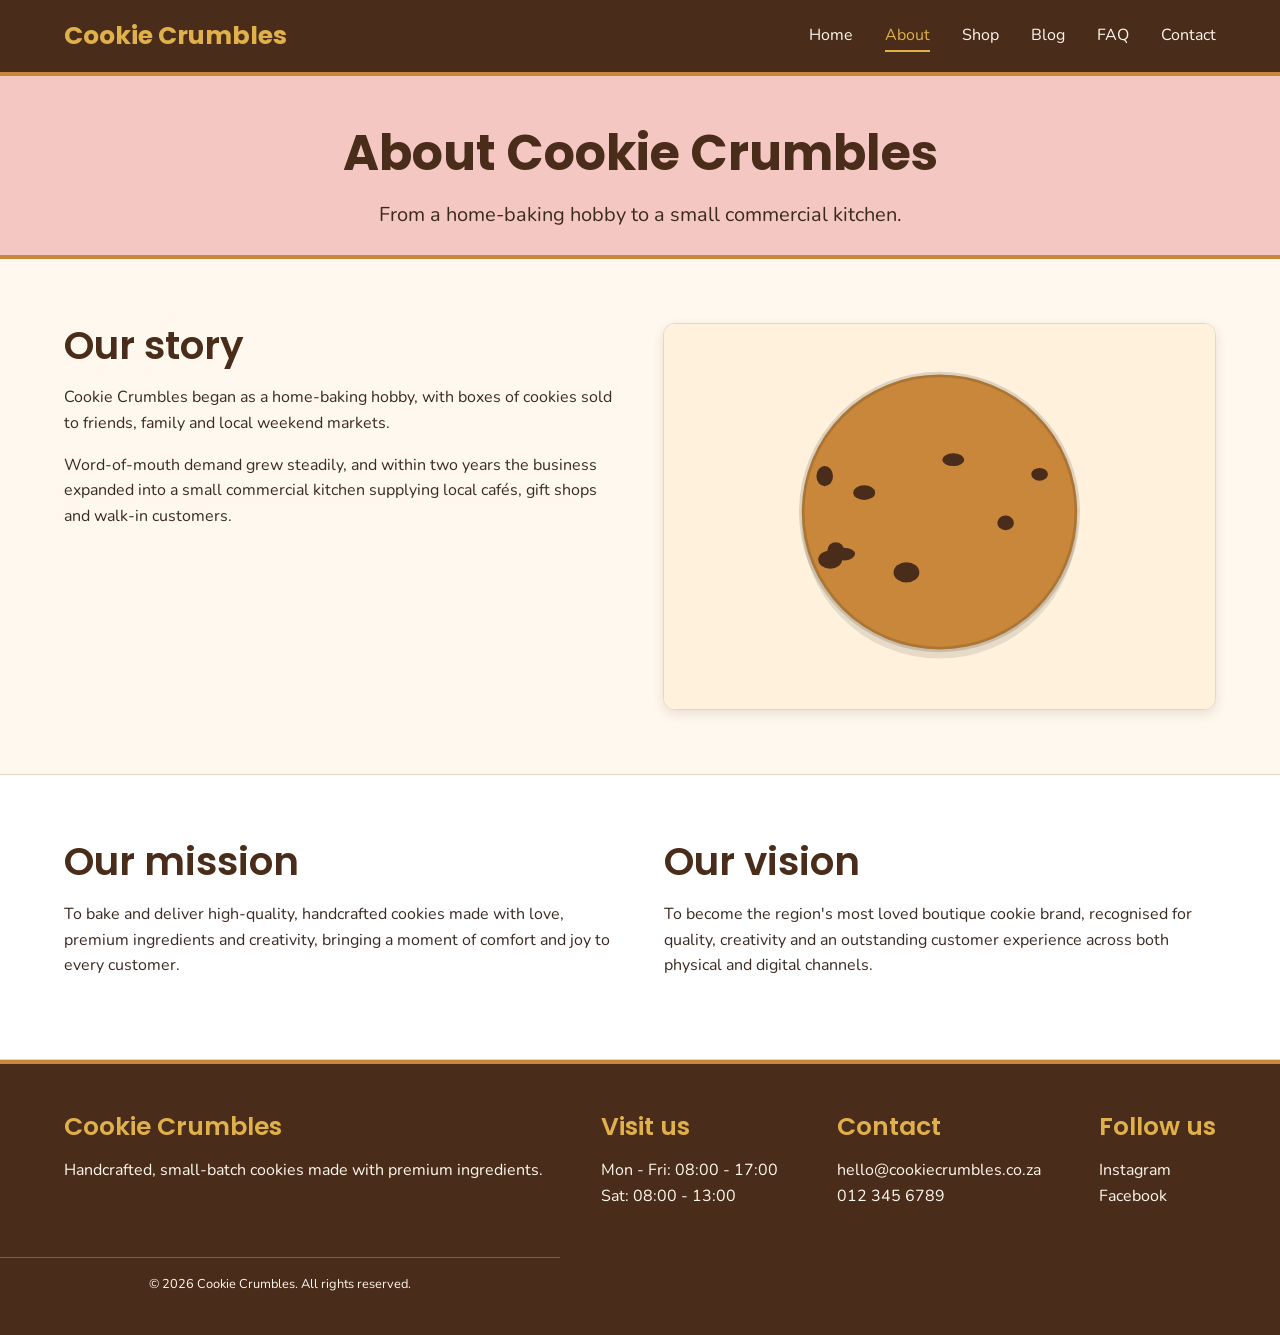
==== about.html @ fc2904f6 "Add Cookie Crumbles website" ====
<!DOCTYPE html>
<html lang="en">
<head>
  <meta charset="UTF-8">
  <meta name="viewport" content="width=device-width, initial-scale=1.0">
  <meta name="description" content="Cookie Crumbles - handcrafted, small-batch cookies.">
  <title>About Us | Cookie Crumbles</title>
  <link rel="stylesheet" href="style.css">
</head>
<body>

  <header>
    <nav class="nav">
      <a href="index.html" class="logo">Cookie Crumbles</a>
      <ul class="nav-links">
        <li><a href="index.html">Home</a></li>
        <li><a href="about.html" class="active">About</a></li>
        <li><a href="shop.html">Shop</a></li>
        <li><a href="blog.html">Blog</a></li>
        <li><a href="faq.html">FAQ</a></li>
        <li><a href="contact.html">Contact</a></li>
      </ul>
    </nav>
  </header>

  <main>
    <section class="page-title">
      <div class="container">
        <h1>About Cookie Crumbles</h1>
        <p class="lead">From a home-baking hobby to a small commercial kitchen.</p>
      </div>
    </section>

    <section class="section">
      <div class="container two-column">
        <div>
          <h2>Our story</h2>
          <p>Cookie Crumbles began as a home-baking hobby, with boxes of cookies sold to friends, family and local weekend markets.</p>
          <p>Word-of-mouth demand grew steadily, and within two years the business expanded into a small commercial kitchen supplying local caf&eacute;s, gift shops and walk-in customers.</p>
        </div>
        <img class="card" src="images/about.svg" alt="Cookie illustration">
      </div>
    </section>

    <section class="section section-alt">
      <div class="container two-column">
        <div>
          <h2>Our mission</h2>
          <p>To bake and deliver high-quality, handcrafted cookies made with love, premium ingredients and creativity, bringing a moment of comfort and joy to every customer.</p>
        </div>
        <div>
          <h2>Our vision</h2>
          <p>To become the region's most loved boutique cookie brand, recognised for quality, creativity and an outstanding customer experience across both physical and digital channels.</p>
        </div>
      </div>
    </section>
  </main>

  <footer>
    <div class="footer-columns">
      <div>
        <h4>Cookie Crumbles</h4>
        <p>Handcrafted, small-batch cookies made with premium ingredients.</p>
      </div>
      <div>
        <h4>Visit us</h4>
        <p>Mon - Fri: 08:00 - 17:00<br>Sat: 08:00 - 13:00</p>
      </div>
      <div>
        <h4>Contact</h4>
        <p>hello@cookiecrumbles.co.za<br>012 345 6789</p>
      </div>
      <div>
        <h4>Follow us</h4>
        <p><a href="https://www.instagram.com" target="_blank" rel="noopener">Instagram</a><br>
        <a href="https://www.facebook.com" target="_blank" rel="noopener">Facebook</a></p>
      </div>
    </div>
    <p class="footer-bottom">&copy; 2026 Cookie Crumbles. All rights reserved.</p>
  </footer>

</body>
</html>
---- style.css ----
/* ==========================================================================
   Cookie Crumbles - style.css
   One stylesheet linked from every page:
   <link rel="stylesheet" href="style.css">
   ========================================================================== */

/* Fonts (from the proposal: Poppins for headings, clean sans-serif for body) */
@import url("https://fonts.googleapis.com/css2?family=Poppins:wght@500;600;700&family=Nunito:wght@400;600&display=swap");


/* ==========================================================================
   1. CSS RESET
   Removes browser default spacing so every browser starts from the same point
   ========================================================================== */
*,
*::before,
*::after {
  box-sizing: border-box;
  margin: 0;
  padding: 0;
}

html {
  -webkit-text-size-adjust: 100%;
  scroll-behavior: smooth;
}

body {
  min-height: 100vh;
  line-height: 1.6;
  -webkit-font-smoothing: antialiased;
}

img,
picture,
video {
  display: block;
  max-width: 100%;
  height: auto;
}

ul,
ol {
  list-style: none;
}

a {
  color: inherit;
  text-decoration: none;
}

button,
input,
select,
textarea {
  font: inherit;
  color: inherit;
}

button {
  cursor: pointer;
  border: none;
  background: none;
}

table {
  border-collapse: collapse;
}


/* ==========================================================================
   2. DESIGN TOKENS (CSS variables)
   Change a value here and it updates across the whole website
   ========================================================================== */
:root {
  /* Colour palette */
  --color-chocolate: #4a2c1a;   /* primary - headings, header, footer */
  --color-caramel:   #c8873a;   /* primary - links, borders, highlights */
  --color-cream:     #fff8ee;   /* page background */
  --color-blush:     #f4c7c3;   /* accent */
  --color-gold:      #e0b04b;   /* accent - buttons */
  --color-white:     #ffffff;
  --color-text:      #3a2a20;   /* body text */
  --color-border:    #e8d5bd;

  /* Font families */
  --font-heading: "Poppins", "Quicksand", Arial, sans-serif;
  --font-body:    "Nunito", Arial, sans-serif;

  /* Typography scale: base 16px x ratio 1.25 (Major Third) */
  --text-sm:  0.8rem;     /* 12.8px - small print */
  --text-base: 1rem;      /* 16px   - body */
  --text-md:  1.25rem;    /* 20px   - lead text, h5 */
  --text-lg:  1.563rem;   /* 25px   - h4 */
  --text-xl:  1.953rem;   /* 31px   - h3 */
  --text-2xl: 2.441rem;   /* 39px   - h2 */
  --text-3xl: 3.052rem;   /* 49px   - h1 */

  /* Spacing scale (multiples of 8px) */
  --space-1: 0.5rem;
  --space-2: 1rem;
  --space-3: 1.5rem;
  --space-4: 2rem;
  --space-5: 3rem;
  --space-6: 4rem;

  /* Other */
  --radius: 12px;
  --shadow: 0 4px 12px rgba(74, 44, 26, 0.12);
  --container: 1200px;
}


/* ==========================================================================
   3. DEFAULT STYLES FOR THE WHOLE WEBSITE
   ========================================================================== */
body {
  font-family: var(--font-body);
  font-size: var(--text-base);
  color: var(--color-text);
  background-color: var(--color-cream);
}

a:hover {
  color: var(--color-caramel);
}

/* Visible keyboard focus for accessibility */
a:focus-visible,
button:focus-visible,
input:focus-visible,
textarea:focus-visible {
  outline: 3px solid var(--color-gold);
  outline-offset: 2px;
}


/* ==========================================================================
   4. TYPOGRAPHY
   Headings step up the scale; line-height gets tighter as text gets larger
   ========================================================================== */
h1, h2, h3, h4, h5 {
  font-family: var(--font-heading);
  font-weight: 600;
  color: var(--color-chocolate);
  line-height: 1.2;
  margin-bottom: var(--space-2);
}

h1 { font-size: var(--text-3xl); font-weight: 700; }
h2 { font-size: var(--text-2xl); }
h3 { font-size: var(--text-xl); }
h4 { font-size: var(--text-lg); }
h5 { font-size: var(--text-md); }

p {
  margin-bottom: var(--space-2);
  max-width: 70ch;               /* keeps lines comfortable to read */
}

.lead {
  font-size: var(--text-md);
}

small,
.small-print {
  font-size: var(--text-sm);
}


/* ==========================================================================
   5. REUSABLE COMPONENTS
   ========================================================================== */
.container {
  width: 100%;
  max-width: var(--container);
  margin: 0 auto;
  padding: 0 var(--space-3);
}

.section {
  padding: var(--space-6) 0;
}

.section-alt {
  background-color: var(--color-white);
  border-top: 1px solid var(--color-border);
  border-bottom: 1px solid var(--color-border);
}

/* Buttons */
.btn {
  display: inline-block;
  padding: 0.75rem 1.75rem;
  font-family: var(--font-heading);
  font-weight: 600;
  color: var(--color-chocolate);
  background-color: var(--color-gold);
  border: 2px solid var(--color-gold);
  border-radius: 50px;
  transition: background-color 0.2s, color 0.2s;
}

.btn:hover {
  color: var(--color-white);
  background-color: var(--color-chocolate);
  border-color: var(--color-chocolate);
}

.btn-outline {
  background-color: transparent;
  border-color: var(--color-chocolate);
}

/* Cards (products, testimonials, blog posts) */
.card {
  background-color: var(--color-white);
  border: 1px solid var(--color-border);
  border-radius: var(--radius);
  box-shadow: var(--shadow);
  overflow: hidden;
}

.card-body {
  padding: var(--space-3);
}

.card .price {
  font-family: var(--font-heading);
  font-weight: 600;
  color: var(--color-caramel);
}

/* Forms (contact page, newsletter) */
label {
  display: block;
  margin-bottom: var(--space-1);
  font-weight: 600;
}

input,
select,
textarea {
  width: 100%;
  padding: 0.75rem 1rem;
  margin-bottom: var(--space-2);
  background-color: var(--color-white);
  border: 1px solid var(--color-border);
  border-radius: 8px;
}

input:focus,
textarea:focus {
  border-color: var(--color-caramel);
}

/* Tables (e.g. price lists) */
th,
td {
  padding: 0.75rem 1rem;
  text-align: left;
  border-bottom: 1px solid var(--color-border);
}

th {
  color: var(--color-white);
  background-color: var(--color-chocolate);
}


/* ==========================================================================
   6. DESKTOP LAYOUT (screens 992px and wider)
   Uses flexbox (display, flex-direction, justify-content, align-items)
   and grid for the product cards.
   ========================================================================== */
@media (min-width: 992px) {

  /* ----- Header + navigation: logo on the left, links on the right ----- */
  header {
    background-color: var(--color-chocolate);
    color: var(--color-cream);
    border-bottom: 4px solid var(--color-caramel);
    position: sticky;
    top: 0;
    z-index: 100;
  }

  .nav {
    display: flex;
    flex-direction: row;
    justify-content: space-between;
    align-items: center;
    padding: var(--space-2) var(--space-3);
    max-width: var(--container);
    margin: 0 auto;
  }

  .logo {
    font-family: var(--font-heading);
    font-size: var(--text-lg);
    font-weight: 700;
    color: var(--color-gold);
  }

  .nav-links {
    display: flex;
    flex-direction: row;
    justify-content: flex-end;
    align-items: center;
    gap: var(--space-4);
  }

  .nav-links a {
    padding-bottom: 4px;
    border-bottom: 2px solid transparent;
  }

  .nav-links a:hover,
  .nav-links a.active {
    color: var(--color-gold);
    border-bottom-color: var(--color-gold);
  }

  /* ----- Hero banner: text on the left, image on the right ----- */
  .hero {
    display: flex;
    flex-direction: row;
    justify-content: space-between;
    align-items: center;
    gap: var(--space-5);
    padding: var(--space-6) var(--space-3);
    max-width: var(--container);
    margin: 0 auto;
  }

  .hero-text {
    flex: 1;
  }

  .hero-image {
    flex: 1;
    border-radius: var(--radius);
    border: 6px solid var(--color-blush);
  }

  /* ----- Product / blog / testimonial cards: 3 columns ----- */
  .card-grid {
    display: grid;
    grid-template-columns: repeat(3, 1fr);
    gap: var(--space-4);
  }

  /* ----- Two-column content (About, Contact) ----- */
  .two-column {
    display: flex;
    flex-direction: row;
    justify-content: space-between;
    align-items: flex-start;
    gap: var(--space-5);
  }

  .two-column > * {
    flex: 1;
  }

  /* ----- Footer: columns spread evenly across the width ----- */
  footer {
    color: var(--color-cream);
    background-color: var(--color-chocolate);
    border-top: 4px solid var(--color-caramel);
    padding: var(--space-5) 0 var(--space-3);
  }

  .footer-columns {
    display: flex;
    flex-direction: row;
    justify-content: space-between;
    align-items: flex-start;
    gap: var(--space-4);
    max-width: var(--container);
    margin: 0 auto;
    padding: 0 var(--space-3);
  }

  footer h4 {
    color: var(--color-gold);
  }

  .footer-bottom {
    margin-top: var(--space-4);
    padding-top: var(--space-2);
    text-align: center;
    font-size: var(--text-sm);
    border-top: 1px solid rgba(255, 248, 238, 0.25);
  }
}


/* ==========================================================================
   7. EXTRA PAGE STYLES (images, FAQ, page headings, testimonials)
   ========================================================================== */
.card img {
  width: 100%;
  height: 220px;
  object-fit: cover;
  border-bottom: 1px solid var(--color-border);
}

.hero-image {
  object-fit: cover;
}

.page-title {
  padding: var(--space-5) 0 var(--space-3);
  text-align: center;
  background-color: var(--color-blush);
  border-bottom: 4px solid var(--color-caramel);
}

.page-title p {
  margin: 0 auto;
}

.section > .container > h2 {
  margin-bottom: var(--space-4);
}

.faq-item {
  margin-bottom: var(--space-2);
  padding: var(--space-2) var(--space-3);
  background-color: var(--color-white);
  border: 1px solid var(--color-border);
  border-left: 4px solid var(--color-caramel);
  border-radius: 8px;
}

.faq-item summary {
  font-family: var(--font-heading);
  font-weight: 600;
  color: var(--color-chocolate);
  cursor: pointer;
}

.faq-item p {
  margin-top: var(--space-1);
  margin-bottom: 0;
}

.testimonial {
  font-style: italic;
  border-left: 4px solid var(--color-gold);
}

.testimonial cite {
  display: block;
  margin-top: var(--space-1);
  font-style: normal;
  font-weight: 600;
  color: var(--color-caramel);
}

.contact-details li {
  margin-bottom: var(--space-1);
}

.newsletter {
  text-align: center;
}

.newsletter p {
  margin-left: auto;
  margin-right: auto;
}

.newsletter form {
  display: flex;
  justify-content: center;
  align-items: center;
  gap: var(--space-2);
}

.newsletter input {
  width: 320px;
  margin-bottom: 0;
}

.visually-hidden {
  position: absolute;
  width: 1px;
  height: 1px;
  overflow: hidden;
  clip: rect(0 0 0 0);
}
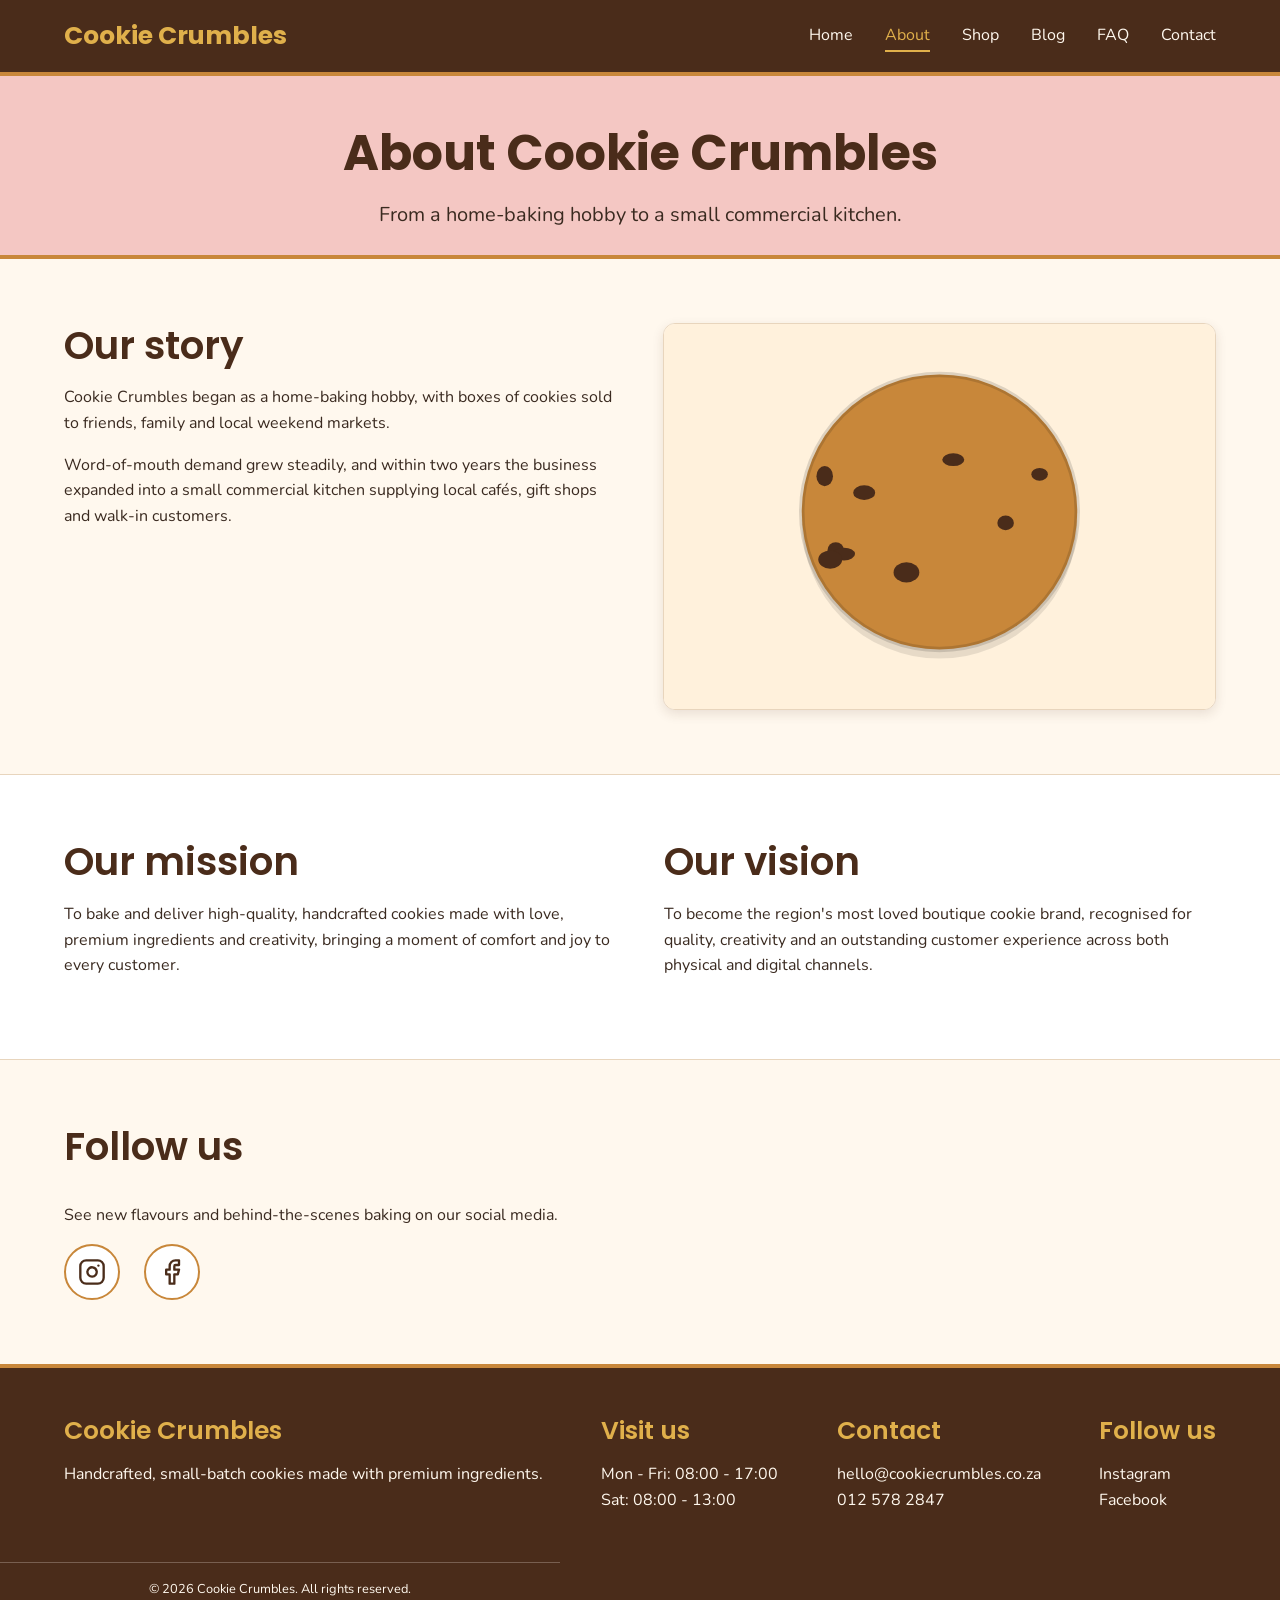
==== commit a6e2a252: "Update buttons, testimonials, social icons, phone and address" ====
--- a/about.html
+++ b/about.html
@@ -54,6 +54,21 @@
         </div>
       </div>
     </section>
+
+    <section class="section">
+      <div class="container">
+        <h2>Follow us</h2>
+        <p>See new flavours and behind-the-scenes baking on our social media.</p>
+        <div class="social-links">
+          <a href="https://www.instagram.com" target="_blank" rel="noopener" aria-label="Cookie Crumbles on Instagram">
+            <svg xmlns="http://www.w3.org/2000/svg" width="28" height="28" viewBox="0 0 24 24" fill="none" stroke="currentColor" stroke-width="2" stroke-linecap="round" stroke-linejoin="round" aria-hidden="true"><rect x="2" y="2" width="20" height="20" rx="5" ry="5"></rect><path d="M16 11.37A4 4 0 1 1 12.63 8 4 4 0 0 1 16 11.37z"></path><line x1="17.5" y1="6.5" x2="17.51" y2="6.5"></line></svg>
+          </a>
+          <a href="https://www.facebook.com" target="_blank" rel="noopener" aria-label="Cookie Crumbles on Facebook">
+            <svg xmlns="http://www.w3.org/2000/svg" width="28" height="28" viewBox="0 0 24 24" fill="none" stroke="currentColor" stroke-width="2" stroke-linecap="round" stroke-linejoin="round" aria-hidden="true"><path d="M18 2h-3a5 5 0 0 0-5 5v3H7v4h3v8h4v-8h3l1-4h-4V7a1 1 0 0 1 1-1h3z"></path></svg>
+          </a>
+        </div>
+      </div>
+    </section>
   </main>
 
   <footer>
@@ -68,7 +83,7 @@
       </div>
       <div>
         <h4>Contact</h4>
-        <p>hello@cookiecrumbles.co.za<br>012 345 6789</p>
+        <p>hello@cookiecrumbles.co.za<br>012 578 2847</p>
       </div>
       <div>
         <h4>Follow us</h4>
--- a/style.css
+++ b/style.css
@@ -491,3 +491,46 @@
   overflow: hidden;
   clip: rect(0 0 0 0);
 }
+
+
+/* ==========================================================================
+   8. BUTTON GROUP + SOCIAL ICONS
+   ========================================================================== */
+/* Two hero buttons: same size, with a gap between them */
+.hero-buttons {
+  display: flex;
+  flex-direction: row;
+  align-items: center;
+  gap: var(--space-2);
+  margin-top: var(--space-3);
+}
+
+.hero-buttons .btn {
+  width: 190px;
+  text-align: center;
+}
+
+/* Social icons */
+.social-links {
+  display: flex;
+  flex-direction: row;
+  gap: var(--space-3);
+}
+
+.social-links a {
+  display: flex;
+  justify-content: center;
+  align-items: center;
+  width: 56px;
+  height: 56px;
+  color: var(--color-chocolate);
+  background-color: var(--color-white);
+  border: 2px solid var(--color-caramel);
+  border-radius: 50%;
+  transition: background-color 0.2s, color 0.2s;
+}
+
+.social-links a:hover {
+  color: var(--color-white);
+  background-color: var(--color-chocolate);
+}
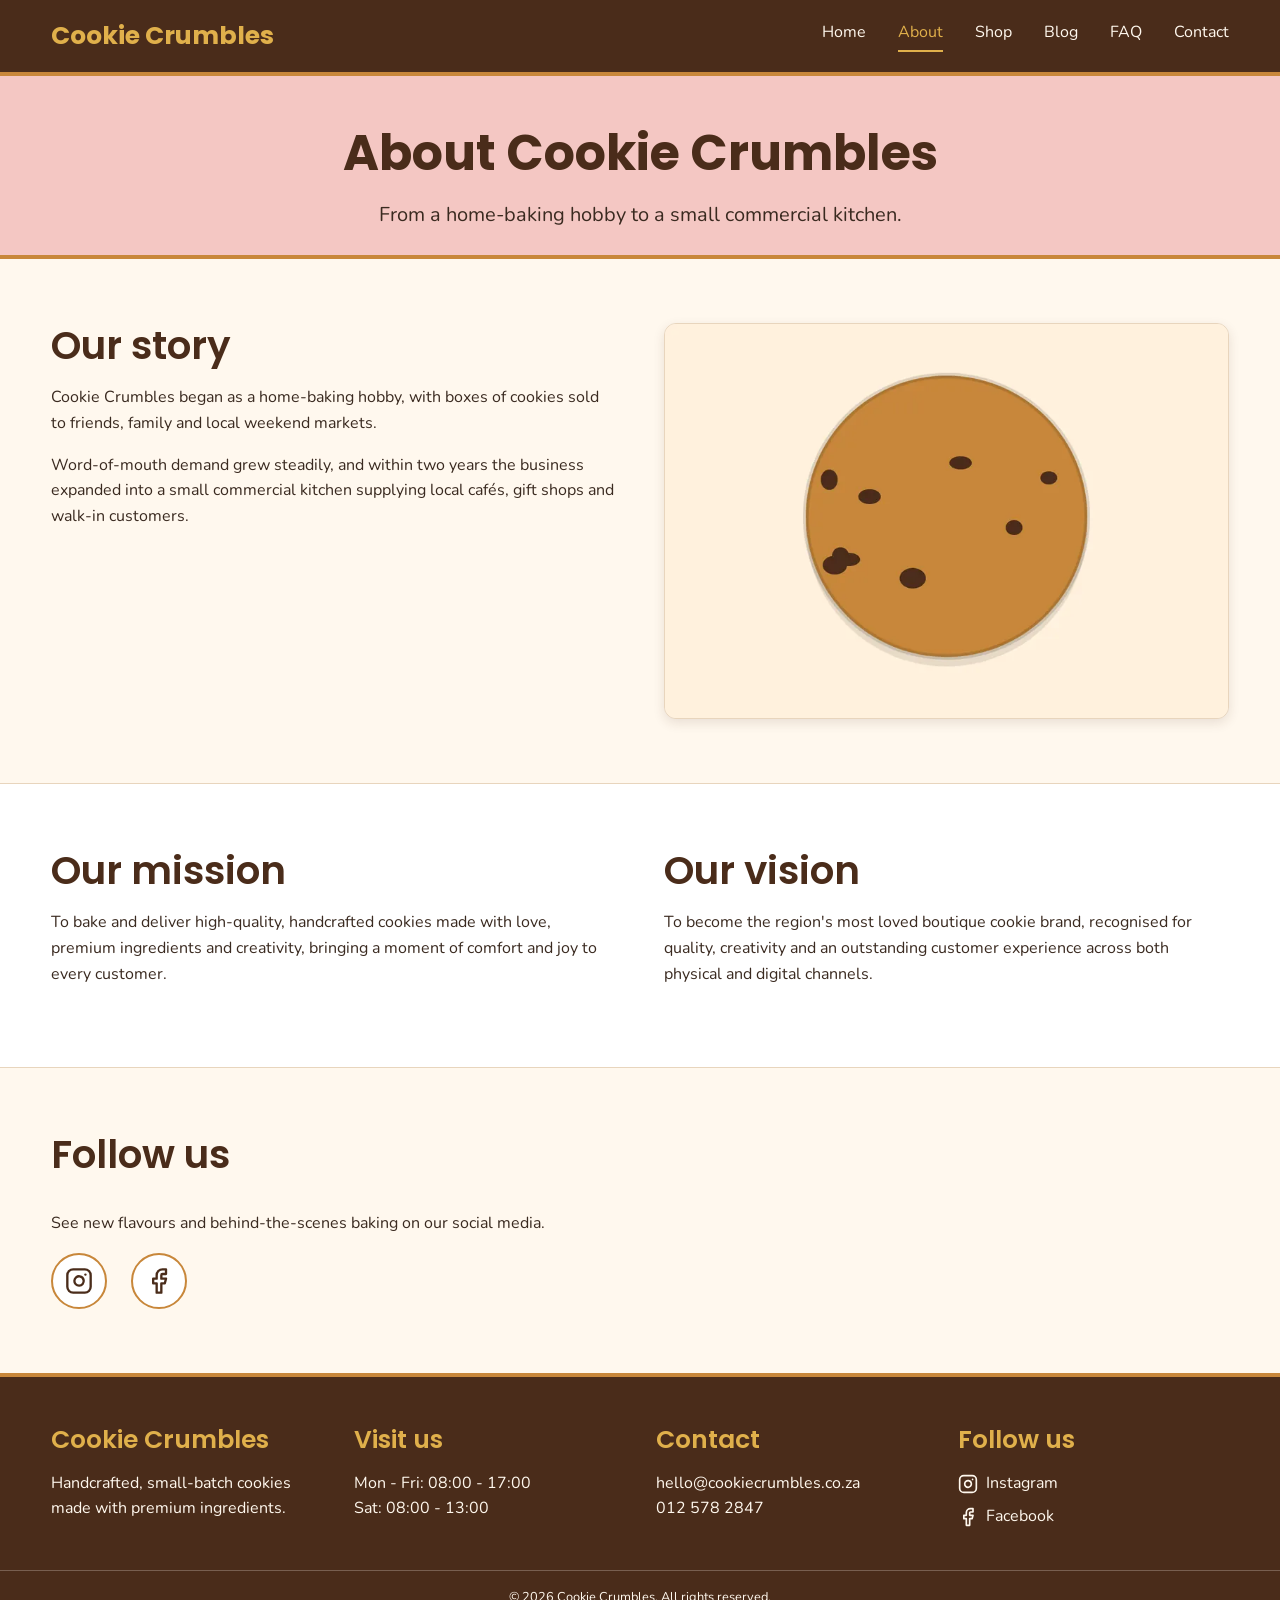
==== commit 005e4dc3: "Add responsive design, responsive images and README" ====
--- a/about.html
+++ b/about.html
@@ -12,6 +12,8 @@
   <header>
     <nav class="nav">
       <a href="index.html" class="logo">Cookie Crumbles</a>
+      <input type="checkbox" id="nav-toggle" class="nav-toggle-input">
+      <label for="nav-toggle" class="nav-toggle" aria-label="Open or close the menu"><span></span></label>
       <ul class="nav-links">
         <li><a href="index.html">Home</a></li>
         <li><a href="about.html" class="active">About</a></li>
@@ -38,7 +40,11 @@
           <p>Cookie Crumbles began as a home-baking hobby, with boxes of cookies sold to friends, family and local weekend markets.</p>
           <p>Word-of-mouth demand grew steadily, and within two years the business expanded into a small commercial kitchen supplying local caf&eacute;s, gift shops and walk-in customers.</p>
         </div>
-        <img class="card" src="images/about.svg" alt="Cookie illustration">
+        <picture>
+          <source type="image/webp" srcset="images/about-400.webp 400w, images/about-800.webp 800w, images/about-1200.webp 1200w" sizes="(min-width: 48em) 45vw, 92vw">
+          <img class="card" src="images/about-800.jpg" srcset="images/about-400.jpg 400w, images/about-800.jpg 800w, images/about-1200.jpg 1200w"
+               sizes="(min-width: 48em) 45vw, 92vw" alt="Cookie illustration" width="800" height="560" loading="lazy">
+        </picture>
       </div>
     </section>
 
@@ -87,8 +93,10 @@
       </div>
       <div>
         <h4>Follow us</h4>
-        <p><a href="https://www.instagram.com" target="_blank" rel="noopener">Instagram</a><br>
-        <a href="https://www.facebook.com" target="_blank" rel="noopener">Facebook</a></p>
+        <div class="footer-social">
+          <a href="https://www.instagram.com" target="_blank" rel="noopener"><svg xmlns="http://www.w3.org/2000/svg" width="20" height="20" viewBox="0 0 24 24" fill="none" stroke="currentColor" stroke-width="2" stroke-linecap="round" stroke-linejoin="round" aria-hidden="true"><rect x="2" y="2" width="20" height="20" rx="5" ry="5"></rect><path d="M16 11.37A4 4 0 1 1 12.63 8 4 4 0 0 1 16 11.37z"></path><line x1="17.5" y1="6.5" x2="17.51" y2="6.5"></line></svg> Instagram</a>
+          <a href="https://www.facebook.com" target="_blank" rel="noopener"><svg xmlns="http://www.w3.org/2000/svg" width="20" height="20" viewBox="0 0 24 24" fill="none" stroke="currentColor" stroke-width="2" stroke-linecap="round" stroke-linejoin="round" aria-hidden="true"><path d="M18 2h-3a5 5 0 0 0-5 5v3H7v4h3v8h4v-8h3l1-4h-4V7a1 1 0 0 1 1-1h3z"></path></svg> Facebook</a>
+        </div>
       </div>
     </div>
     <p class="footer-bottom">&copy; 2026 Cookie Crumbles. All rights reserved.</p>
--- a/style.css
+++ b/style.css
@@ -2,9 +2,19 @@
    Cookie Crumbles - style.css
    One stylesheet linked from every page:
    <link rel="stylesheet" href="style.css">
+
+   Approach: MOBILE-FIRST. The base styles are for phones. Media queries then
+   add layout for larger screens using min-width.
+
+   BREAKPOINTS (written in em, so they also respect the user's font size;
+   1em = 16px in a default browser)
+     Small phones : up to 29.99em  (under 480px)
+     Mobile       : base styles    (up to 767px)
+     Tablet       : min-width 48em (768px and up)
+     Desktop      : min-width 62em (992px and up)
    ========================================================================== */
 
-/* Fonts (from the proposal: Poppins for headings, clean sans-serif for body) */
+/* Fonts (Poppins for headings, Nunito for body text) */
 @import url("https://fonts.googleapis.com/css2?family=Poppins:wght@500;600;700&family=Nunito:wght@400;600&display=swap");
 
 
@@ -68,10 +78,6 @@
 }
 
 
-/* ==========================================================================
-   2. DESIGN TOKENS (CSS variables)
-   Change a value here and it updates across the whole website
-   ========================================================================== */
 :root {
   /* Colour palette */
   --color-chocolate: #4a2c1a;   /* primary - headings, header, footer */
@@ -87,16 +93,16 @@
   --font-heading: "Poppins", "Quicksand", Arial, sans-serif;
   --font-body:    "Nunito", Arial, sans-serif;
 
-  /* Typography scale: base 16px x ratio 1.25 (Major Third) */
-  --text-sm:  0.8rem;     /* 12.8px - small print */
-  --text-base: 1rem;      /* 16px   - body */
-  --text-md:  1.25rem;    /* 20px   - lead text, h5 */
-  --text-lg:  1.563rem;   /* 25px   - h4 */
-  --text-xl:  1.953rem;   /* 31px   - h3 */
-  --text-2xl: 2.441rem;   /* 39px   - h2 */
-  --text-3xl: 3.052rem;   /* 49px   - h1 */
-
-  /* Spacing scale (multiples of 8px) */
+  /* Typography scale - MOBILE values (larger values set at tablet/desktop) */
+  --text-sm:   0.8rem;
+  --text-base: 1rem;
+  --text-md:   1.125rem;
+  --text-lg:   1.25rem;
+  --text-xl:   1.5rem;
+  --text-2xl:  1.75rem;
+  --text-3xl:  2rem;
+
+  /* Spacing scale (rem, so it scales with the text) */
   --space-1: 0.5rem;
   --space-2: 1rem;
   --space-3: 1.5rem;
@@ -105,15 +111,12 @@
   --space-6: 4rem;
 
   /* Other */
-  --radius: 12px;
-  --shadow: 0 4px 12px rgba(74, 44, 26, 0.12);
-  --container: 1200px;
-}
-
-
-/* ==========================================================================
-   3. DEFAULT STYLES FOR THE WHOLE WEBSITE
-   ========================================================================== */
+  --radius: 0.75rem;
+  --shadow: 0 0.25rem 0.75rem rgba(74, 44, 26, 0.12);
+  --container-max: 75rem;       /* 1200px */
+}
+
+
 body {
   font-family: var(--font-body);
   font-size: var(--text-base);
@@ -129,16 +132,13 @@
 a:focus-visible,
 button:focus-visible,
 input:focus-visible,
+select:focus-visible,
 textarea:focus-visible {
-  outline: 3px solid var(--color-gold);
-  outline-offset: 2px;
-}
-
-
-/* ==========================================================================
-   4. TYPOGRAPHY
-   Headings step up the scale; line-height gets tighter as text gets larger
-   ========================================================================== */
+  outline: 0.1875rem solid var(--color-gold);
+  outline-offset: 0.125rem;
+}
+
+
 h1, h2, h3, h4, h5 {
   font-family: var(--font-heading);
   font-weight: 600;
@@ -167,25 +167,45 @@
   font-size: var(--text-sm);
 }
 
-
-/* ==========================================================================
-   5. REUSABLE COMPONENTS
-   ========================================================================== */
+.visually-hidden {
+  position: absolute;
+  width: 1px;
+  height: 1px;
+  overflow: hidden;
+  clip: rect(0 0 0 0);
+}
+
+
+
 .container {
-  width: 100%;
-  max-width: var(--container);
+  width: 92%;
+  max-width: var(--container-max);
   margin: 0 auto;
-  padding: 0 var(--space-3);
 }
 
 .section {
-  padding: var(--space-6) 0;
+  padding: var(--space-5) 0;
 }
 
 .section-alt {
   background-color: var(--color-white);
   border-top: 1px solid var(--color-border);
   border-bottom: 1px solid var(--color-border);
+}
+
+.section > .container > h2 {
+  margin-bottom: var(--space-4);
+}
+
+.page-title {
+  padding: var(--space-5) 0 var(--space-3);
+  text-align: center;
+  background-color: var(--color-blush);
+  border-bottom: 0.25rem solid var(--color-caramel);
+}
+
+.page-title p {
+  margin: 0 auto;
 }
 
 /* Buttons */
@@ -194,10 +214,11 @@
   padding: 0.75rem 1.75rem;
   font-family: var(--font-heading);
   font-weight: 600;
+  text-align: center;
   color: var(--color-chocolate);
   background-color: var(--color-gold);
-  border: 2px solid var(--color-gold);
-  border-radius: 50px;
+  border: 0.125rem solid var(--color-gold);
+  border-radius: 3.125rem;
   transition: background-color 0.2s, color 0.2s;
 }
 
@@ -212,7 +233,21 @@
   border-color: var(--color-chocolate);
 }
 
-/* Cards (products, testimonials, blog posts) */
+
+.hero-buttons {
+  display: flex;
+  flex-direction: row;
+  flex-wrap: wrap;
+  align-items: center;
+  gap: var(--space-2);
+  margin-top: var(--space-3);
+}
+
+.hero-buttons .btn {
+  width: 12rem;
+}
+
+
 .card {
   background-color: var(--color-white);
   border: 1px solid var(--color-border);
@@ -221,6 +256,14 @@
   overflow: hidden;
 }
 
+.card img {
+  width: 100%;                  
+  height: auto;
+  aspect-ratio: 10 / 7;
+  object-fit: cover;
+  border-bottom: 1px solid var(--color-border);
+}
+
 .card-body {
   padding: var(--space-3);
 }
@@ -229,6 +272,41 @@
   font-family: var(--font-heading);
   font-weight: 600;
   color: var(--color-caramel);
+}
+
+.testimonial {
+  font-style: italic;
+  border-left: 0.25rem solid var(--color-gold);
+}
+
+.testimonial cite {
+  display: block;
+  margin-top: var(--space-1);
+  font-style: normal;
+  font-weight: 600;
+  color: var(--color-caramel);
+}
+
+/* FAQ */
+.faq-item {
+  margin-bottom: var(--space-2);
+  padding: var(--space-2) var(--space-3);
+  background-color: var(--color-white);
+  border: 1px solid var(--color-border);
+  border-left: 0.25rem solid var(--color-caramel);
+  border-radius: 0.5rem;
+}
+
+.faq-item summary {
+  font-family: var(--font-heading);
+  font-weight: 600;
+  color: var(--color-chocolate);
+  cursor: pointer;
+}
+
+.faq-item p {
+  margin-top: var(--space-1);
+  margin-bottom: 0;
 }
 
 /* Forms (contact page, newsletter) */
@@ -246,7 +324,7 @@
   margin-bottom: var(--space-2);
   background-color: var(--color-white);
   border: 1px solid var(--color-border);
-  border-radius: 8px;
+  border-radius: 0.5rem;
 }
 
 input:focus,
@@ -254,7 +332,11 @@
   border-color: var(--color-caramel);
 }
 
-/* Tables (e.g. price lists) */
+/* Tables (box prices) */
+table {
+  width: 100%;
+}
+
 th,
 td {
   padding: 0.75rem 1rem;
@@ -267,270 +349,404 @@
   background-color: var(--color-chocolate);
 }
 
+.contact-details li {
+  margin-bottom: var(--space-1);
+}
+
+/* Newsletter */
+.newsletter {
+  text-align: center;
+}
+
+.newsletter p {
+  margin-left: auto;
+  margin-right: auto;
+}
+
+.newsletter form {
+  display: flex;
+  flex-direction: column;        
+  align-items: center;
+  gap: var(--space-2);
+}
+
+.newsletter input {
+  width: 100%;
+  max-width: 25rem;
+  margin-bottom: 0;
+}
+
+/* Social icons (About page) */
+.social-links {
+  display: flex;
+  flex-direction: row;
+  gap: var(--space-3);
+}
+
+.social-links a {
+  display: flex;
+  justify-content: center;
+  align-items: center;
+  width: 3.5rem;
+  height: 3.5rem;
+  color: var(--color-chocolate);
+  background-color: var(--color-white);
+  border: 0.125rem solid var(--color-caramel);
+  border-radius: 50%;
+  transition: background-color 0.2s, color 0.2s;
+}
+
+.social-links a:hover {
+  color: var(--color-white);
+  background-color: var(--color-chocolate);
+}
+
 
 /* ==========================================================================
-   6. DESKTOP LAYOUT (screens 992px and wider)
-   Uses flexbox (display, flex-direction, justify-content, align-items)
-   and grid for the product cards.
+   6. MOBILE LAYOUT (base styles - everything is a single column)
    ========================================================================== */
-@media (min-width: 992px) {
-
-  /* ----- Header + navigation: logo on the left, links on the right ----- */
-  header {
-    background-color: var(--color-chocolate);
-    color: var(--color-cream);
-    border-bottom: 4px solid var(--color-caramel);
-    position: sticky;
-    top: 0;
-    z-index: 100;
-  }
-
-  .nav {
-    display: flex;
-    flex-direction: row;
-    justify-content: space-between;
-    align-items: center;
-    padding: var(--space-2) var(--space-3);
-    max-width: var(--container);
-    margin: 0 auto;
-  }
-
-  .logo {
-    font-family: var(--font-heading);
-    font-size: var(--text-lg);
-    font-weight: 700;
-    color: var(--color-gold);
+
+/* ----- Header + navigation (hamburger menu, no JavaScript needed) ----- */
+header {
+  position: sticky;
+  top: 0;
+  z-index: 100;
+  color: var(--color-cream);
+  background-color: var(--color-chocolate);
+  border-bottom: 0.25rem solid var(--color-caramel);
+}
+
+.nav {
+  display: flex;
+  flex-direction: row;
+  flex-wrap: wrap;                /* menu drops onto its own row when open */
+  justify-content: space-between;
+  align-items: center;
+  width: 92%;
+  max-width: var(--container-max);
+  margin: 0 auto;
+  padding: var(--space-2) 0;
+}
+
+.logo {
+  font-family: var(--font-heading);
+  font-size: var(--text-lg);
+  font-weight: 700;
+  color: var(--color-gold);
+}
+
+/* The checkbox is hidden; the label next to it is the hamburger button */
+.nav-toggle-input {
+  position: absolute;
+  width: 1px;
+  height: 1px;
+  opacity: 0;
+}
+
+.nav-toggle {
+  display: flex;
+  flex-direction: column;
+  justify-content: center;
+  gap: 0.3125rem;
+  width: 2.75rem;
+  height: 2.75rem;
+  margin: 0;
+  padding: 0.5rem;
+  cursor: pointer;
+}
+
+.nav-toggle span,
+.nav-toggle::before,
+.nav-toggle::after {
+  content: "";
+  display: block;
+  height: 0.1875rem;
+  background-color: var(--color-gold);
+  border-radius: 0.125rem;
+}
+
+.nav-toggle-input:focus-visible + .nav-toggle {
+  outline: 0.1875rem solid var(--color-gold);
+  outline-offset: 0.125rem;
+}
+
+/* Links: hidden until the hamburger is ticked, then a vertical list */
+.nav-links {
+  display: none;
+  flex-direction: column;
+  flex-basis: 100%;
+  padding-top: var(--space-2);
+}
+
+.nav-toggle-input:checked ~ .nav-links {
+  display: flex;
+}
+
+.nav-links a {
+  display: block;
+  padding: 0.75rem 0;
+  border-bottom: 1px solid rgba(255, 248, 238, 0.2);
+}
+
+.nav-links a:hover,
+.nav-links a.active {
+  color: var(--color-gold);
+}
+
+/* ----- Hero: text, then picture, stacked ----- */
+.hero {
+  display: flex;
+  flex-direction: column;
+  gap: var(--space-4);
+  width: 92%;
+  max-width: var(--container-max);
+  margin: 0 auto;
+  padding: var(--space-5) 0;
+}
+
+.hero-picture {
+  width: 100%;
+}
+
+.hero-image {
+  width: 100%;
+  height: auto;
+  aspect-ratio: 1 / 1;            /* square crop for phones */
+  object-fit: cover;
+  border-radius: var(--radius);
+  border: 0.375rem solid var(--color-blush);
+}
+
+/* ----- Grids: one column ----- */
+.card-grid {
+  display: grid;
+  grid-template-columns: 1fr;
+  gap: var(--space-4);
+}
+
+.two-column {
+  display: flex;
+  flex-direction: column;
+  gap: var(--space-4);
+}
+
+.two-column > picture {
+  display: block;
+}
+
+/* ----- Footer: one column ----- */
+footer {
+  color: var(--color-cream);
+  background-color: var(--color-chocolate);
+  border-top: 0.25rem solid var(--color-caramel);
+  padding: var(--space-5) 0 var(--space-3);
+}
+
+.footer-columns {
+  display: grid;
+  grid-template-columns: 1fr;
+  gap: var(--space-3);
+  width: 92%;
+  max-width: var(--container-max);
+  margin: 0 auto;
+}
+
+footer h4 {
+  color: var(--color-gold);
+}
+
+.footer-social {
+  display: flex;
+  flex-direction: column;
+  gap: var(--space-1);
+}
+
+.footer-social a {
+  display: inline-flex;
+  align-items: center;
+  gap: var(--space-1);
+}
+
+.footer-social svg {
+  flex-shrink: 0;
+}
+
+.footer-bottom {
+  max-width: none;
+  margin: var(--space-4) 0 0;
+  padding-top: var(--space-2);
+  text-align: center;
+  font-size: var(--text-sm);
+  border-top: 1px solid rgba(255, 248, 238, 0.25);
+}
+
+
+/* ==========================================================================
+   7. BREAKPOINTS
+   ========================================================================== */
+
+/* ---------- Small phones (under 480px) ---------- */
+@media (max-width: 29.99em) {
+  .hero-buttons .btn {
+    width: 100%;                  /* full-width, easy-to-tap buttons */
+  }
+
+  .newsletter input,
+  .newsletter .btn {
+    width: 100%;
+    max-width: none;
+  }
+
+  th,
+  td {
+    padding: 0.5rem 0.625rem;
+  }
+}
+
+
+/* ---------- Tablet (768px and up) ---------- */
+@media (min-width: 48em) {
+
+  /* Bigger text than mobile */
+  :root {
+    --text-md:  1.125rem;
+    --text-lg:  1.25rem;
+    --text-xl:  1.563rem;
+    --text-2xl: 2rem;
+    --text-3xl: 2.441rem;
+  }
+
+  .section {
+    padding: var(--space-6) 0;
+  }
+
+  /* Navigation: hamburger disappears, links sit in a row */
+  .nav-toggle {
+    display: none;
   }
 
   .nav-links {
     display: flex;
     flex-direction: row;
+    flex-basis: auto;
     justify-content: flex-end;
     align-items: center;
-    gap: var(--space-4);
+    gap: var(--space-3);
+    padding-top: 0;
+    font-size: 0.9375rem;
   }
 
   .nav-links a {
-    padding-bottom: 4px;
-    border-bottom: 2px solid transparent;
+    padding: 0 0 0.25rem;
+    border-bottom: 0.125rem solid transparent;
   }
 
   .nav-links a:hover,
   .nav-links a.active {
-    color: var(--color-gold);
     border-bottom-color: var(--color-gold);
   }
 
-  /* ----- Hero banner: text on the left, image on the right ----- */
+  /* Hero stays stacked, but the picture becomes a wide banner */
+  .hero-image {
+    aspect-ratio: 16 / 9;
+  }
+
+  /* Cards: 2 columns */
+  .card-grid {
+    grid-template-columns: repeat(2, 1fr);
+  }
+
+  /* Side-by-side content */
+  .two-column {
+    flex-direction: row;
+    justify-content: space-between;
+    align-items: flex-start;
+    gap: var(--space-4);
+  }
+
+  .two-column > * {
+    flex: 1;
+  }
+
+  /* Footer: 2 x 2 grid */
+  .footer-columns {
+    grid-template-columns: repeat(2, 1fr);
+    gap: var(--space-4);
+  }
+
+  /* Newsletter: input and button on one row */
+  .newsletter form {
+    flex-direction: row;
+    justify-content: center;
+  }
+
+  .newsletter input {
+    width: 20rem;
+  }
+}
+
+
+/* ---------- Desktop (992px and up) ---------- */
+@media (min-width: 62em) {
+
+  /* Largest text */
+  :root {
+    --text-md:  1.25rem;
+    --text-lg:  1.563rem;
+    --text-xl:  1.953rem;
+    --text-2xl: 2.441rem;
+    --text-3xl: 3.052rem;
+  }
+
+  .nav {
+    padding: var(--space-2) 0;
+  }
+
+  .nav-links {
+    gap: var(--space-4);
+    font-size: var(--text-base);
+  }
+
+  /* Hero: text on the left, picture on the right */
   .hero {
-    display: flex;
     flex-direction: row;
     justify-content: space-between;
     align-items: center;
     gap: var(--space-5);
-    padding: var(--space-6) var(--space-3);
-    max-width: var(--container);
-    margin: 0 auto;
+    padding: var(--space-6) 0;
   }
 
   .hero-text {
     flex: 1;
   }
 
+  .hero-picture {
+    flex: 1;
+  }
+
   .hero-image {
-    flex: 1;
-    border-radius: var(--radius);
-    border: 6px solid var(--color-blush);
-  }
-
-  /* ----- Product / blog / testimonial cards: 3 columns ----- */
+    aspect-ratio: 10 / 7;
+  }
+
+  /* Cards: 3 columns */
   .card-grid {
-    display: grid;
     grid-template-columns: repeat(3, 1fr);
-    gap: var(--space-4);
-  }
-
-  /* ----- Two-column content (About, Contact) ----- */
+  }
+
   .two-column {
-    display: flex;
-    flex-direction: row;
-    justify-content: space-between;
-    align-items: flex-start;
     gap: var(--space-5);
   }
 
-  .two-column > * {
-    flex: 1;
-  }
-
-  /* ----- Footer: columns spread evenly across the width ----- */
-  footer {
-    color: var(--color-cream);
-    background-color: var(--color-chocolate);
-    border-top: 4px solid var(--color-caramel);
-    padding: var(--space-5) 0 var(--space-3);
-  }
-
+  /* Footer: four columns in a row */
   .footer-columns {
     display: flex;
     flex-direction: row;
     justify-content: space-between;
     align-items: flex-start;
     gap: var(--space-4);
-    max-width: var(--container);
-    margin: 0 auto;
-    padding: 0 var(--space-3);
-  }
-
-  footer h4 {
-    color: var(--color-gold);
-  }
-
-  .footer-bottom {
-    margin-top: var(--space-4);
-    padding-top: var(--space-2);
-    text-align: center;
-    font-size: var(--text-sm);
-    border-top: 1px solid rgba(255, 248, 238, 0.25);
-  }
-}
-
-
-/* ==========================================================================
-   7. EXTRA PAGE STYLES (images, FAQ, page headings, testimonials)
-   ========================================================================== */
-.card img {
-  width: 100%;
-  height: 220px;
-  object-fit: cover;
-  border-bottom: 1px solid var(--color-border);
-}
-
-.hero-image {
-  object-fit: cover;
-}
-
-.page-title {
-  padding: var(--space-5) 0 var(--space-3);
-  text-align: center;
-  background-color: var(--color-blush);
-  border-bottom: 4px solid var(--color-caramel);
-}
-
-.page-title p {
-  margin: 0 auto;
-}
-
-.section > .container > h2 {
-  margin-bottom: var(--space-4);
-}
-
-.faq-item {
-  margin-bottom: var(--space-2);
-  padding: var(--space-2) var(--space-3);
-  background-color: var(--color-white);
-  border: 1px solid var(--color-border);
-  border-left: 4px solid var(--color-caramel);
-  border-radius: 8px;
-}
-
-.faq-item summary {
-  font-family: var(--font-heading);
-  font-weight: 600;
-  color: var(--color-chocolate);
-  cursor: pointer;
-}
-
-.faq-item p {
-  margin-top: var(--space-1);
-  margin-bottom: 0;
-}
-
-.testimonial {
-  font-style: italic;
-  border-left: 4px solid var(--color-gold);
-}
-
-.testimonial cite {
-  display: block;
-  margin-top: var(--space-1);
-  font-style: normal;
-  font-weight: 600;
-  color: var(--color-caramel);
-}
-
-.contact-details li {
-  margin-bottom: var(--space-1);
-}
-
-.newsletter {
-  text-align: center;
-}
-
-.newsletter p {
-  margin-left: auto;
-  margin-right: auto;
-}
-
-.newsletter form {
-  display: flex;
-  justify-content: center;
-  align-items: center;
-  gap: var(--space-2);
-}
-
-.newsletter input {
-  width: 320px;
-  margin-bottom: 0;
-}
-
-.visually-hidden {
-  position: absolute;
-  width: 1px;
-  height: 1px;
-  overflow: hidden;
-  clip: rect(0 0 0 0);
-}
-
-
-/* ==========================================================================
-   8. BUTTON GROUP + SOCIAL ICONS
-   ========================================================================== */
-/* Two hero buttons: same size, with a gap between them */
-.hero-buttons {
-  display: flex;
-  flex-direction: row;
-  align-items: center;
-  gap: var(--space-2);
-  margin-top: var(--space-3);
-}
-
-.hero-buttons .btn {
-  width: 190px;
-  text-align: center;
-}
-
-/* Social icons */
-.social-links {
-  display: flex;
-  flex-direction: row;
-  gap: var(--space-3);
-}
-
-.social-links a {
-  display: flex;
-  justify-content: center;
-  align-items: center;
-  width: 56px;
-  height: 56px;
-  color: var(--color-chocolate);
-  background-color: var(--color-white);
-  border: 2px solid var(--color-caramel);
-  border-radius: 50%;
-  transition: background-color 0.2s, color 0.2s;
-}
-
-.social-links a:hover {
-  color: var(--color-white);
-  background-color: var(--color-chocolate);
-}
+  }
+
+  .footer-columns > div {
+    flex: 1;
+  }
+}
